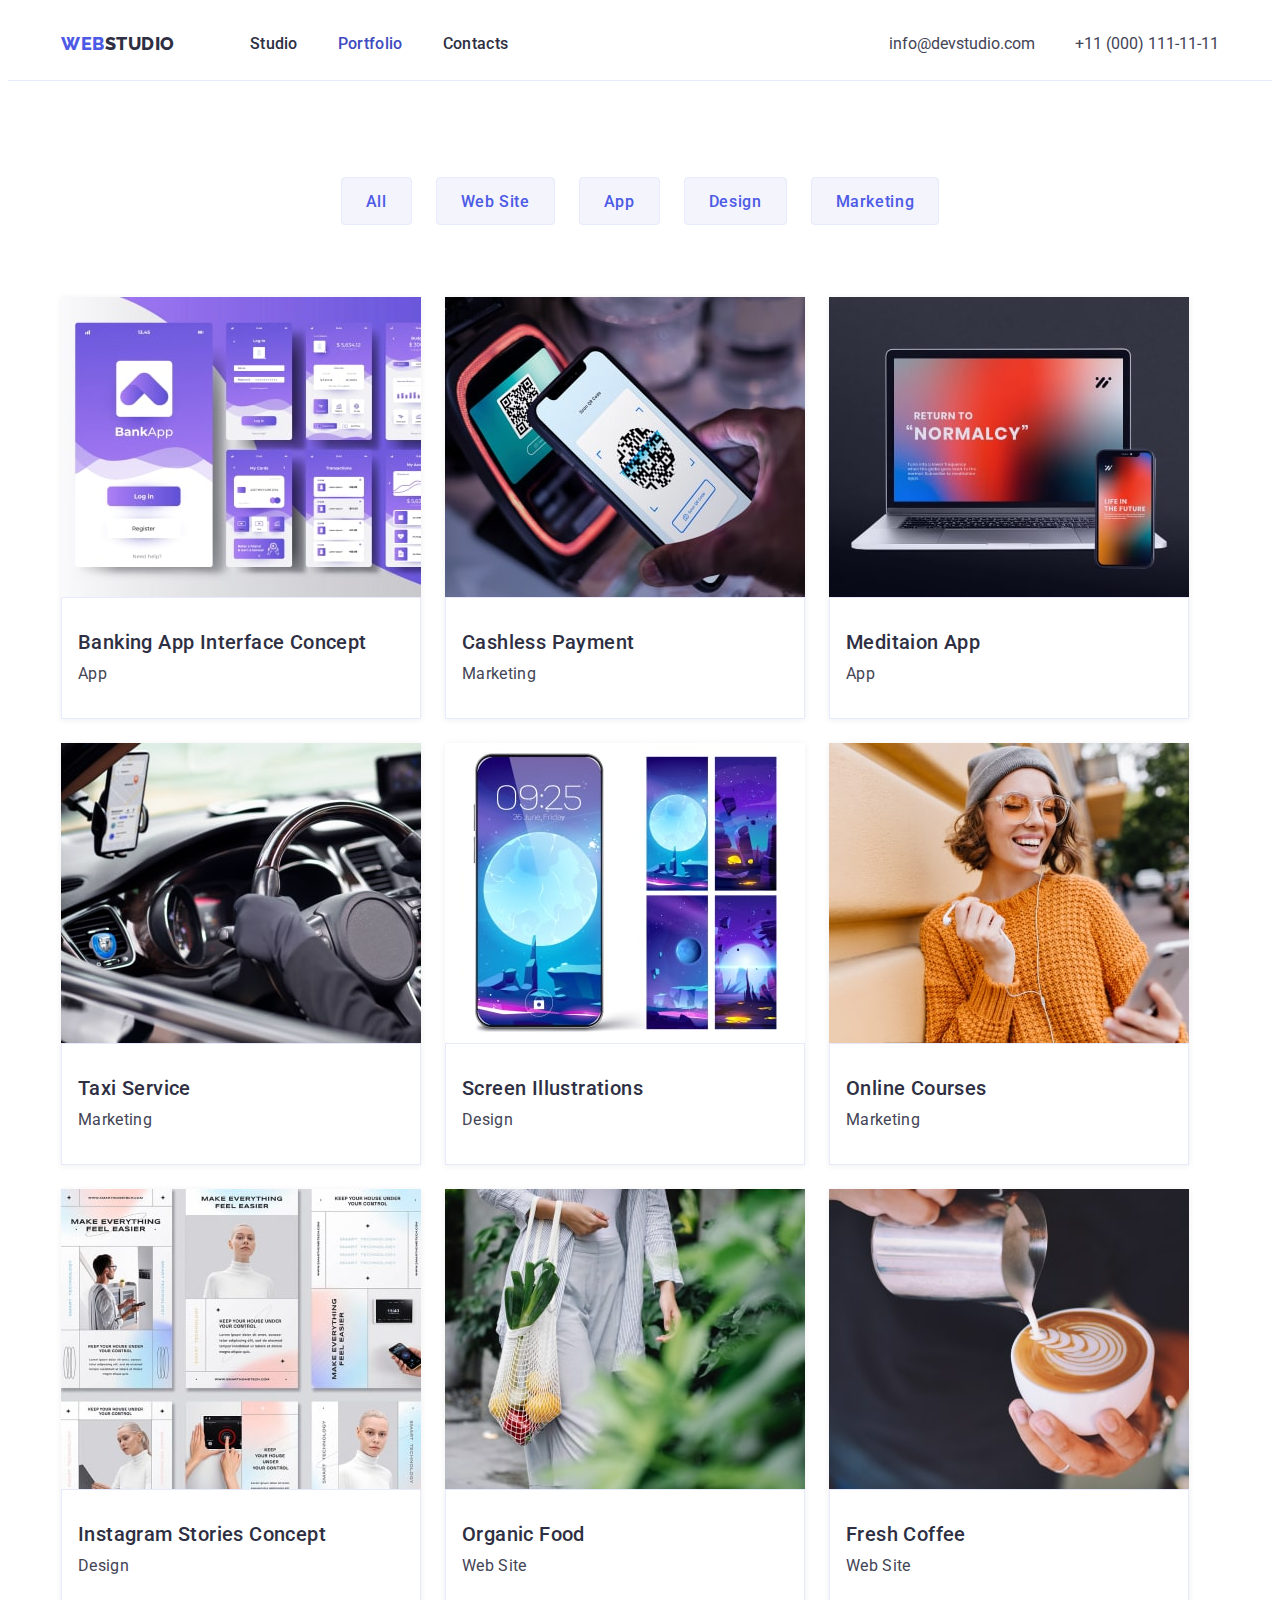
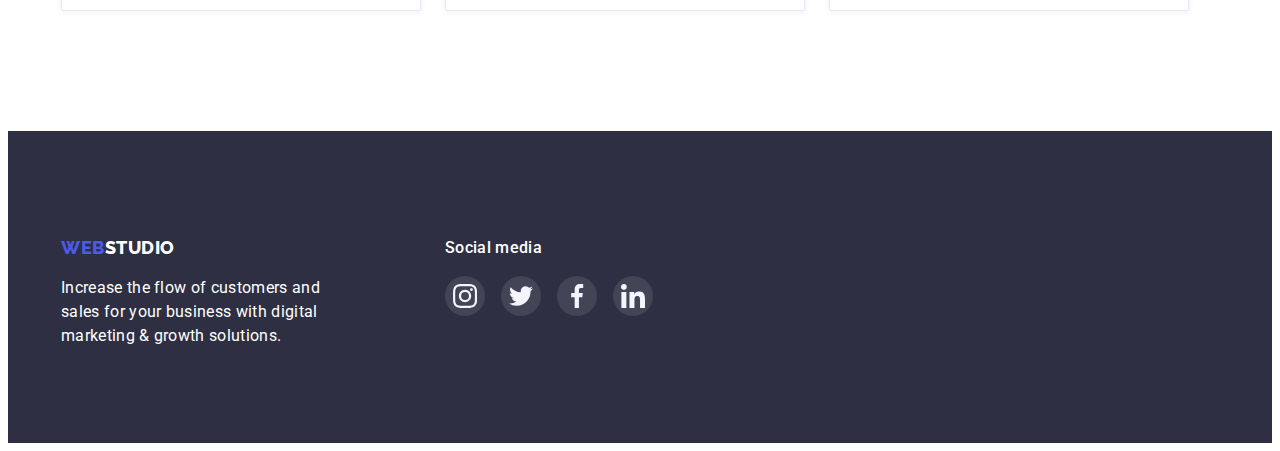
==== portfolio.html @ e16c36f2 "Initial commit" ====
<!DOCTYPE html>
<html lang="en">

<head>
    <meta charset="UTF-8">
    <meta http-equiv="X-UA-Compatible" content="IE=edge">
    <meta name="viewport" content="width=device-width, initial-scale=1.0">
    <title>Portfolio</title>
    <link
        href="https://fonts.googleapis.com/css2?family=Raleway:wght@800&family=Roboto:wght@400;500;700;900&display=swap"
        rel="stylesheet">
    <link href="https://cdnjs.cloudflare.com/ajax/libs/modern-normalize/1.1.0/modern-normalize.min.css" rel="stylesheet"
        integrity="sha512-wpPYUAdjBVSE4KJnH1VR1HeZfpl1ub8YT/NKx4PuQ5NmX2tKuGu6U/JRp5y+Y8XG2tV+wKQpNHVUX03MfMFn9Q=="
        crossorigin="anonymous" referrerpolicy="no-referrer" />
    <link rel="stylesheet" href="./styles/styles.css">
</head>

<body>
    <header class="portfolio-header header">
        <div class="container ">
            <nav class="header-nav">
                <a href="./index.html" class="logo link"><span class="colored-logo-part">Web</span><span
                        class="header-logo">Studio</span> </a>
                <ul class="nav-list list">
                    <li class="nav-item">
                        <a href="./index.html" class="nav-link link">Studio</a>
                    </li>
                    <li class="nav-item">
                        <a href="./portfolio.html" class="nav-link link current">Portfolio</a>
                    </li>
                    <li class="nav-item">
                        <a href="" class="nav-link link">Contacts</a>
                    </li>
                </ul>
            </nav>
            <address class="address">
                <ul class="address-list list">
                    <li class="address-item"><a href="mailto:info@devstudio.com"
                            class="address-link link address-mail">info@devstudio.com</a></li>
                    <li class="address-item"><a href="tel:+110001111111" class="address-link link address-tel">+11 (000)
                            111-11-11</a></li>
                </ul>
            </address>
        </div>
    </header>
    <main>
        <section class="gallery">
            <div class="container">
                <h1 class="visually-hidden">Gallery</h1>
                <ul class="buttons-list list">
                    <li class="button-item"><button type="button" class="gallery-button">All</button></li>
                    <li class="button-item"><button type="button" class="gallery-button">Web Site</button></li>
                    <li class="button-item"><button type="button" class="gallery-button">App</button></li>
                    <li class="button-item"><button type="button" class="gallery-button">Design</button></li>
                    <li class="button-item"><button type="button" class="gallery-button">Marketing</button></li>
                </ul>
                <ul class="gallery-list list">
                    <li class="gallery-item">
                        <a class="gallery-link link" href="">
                            <img src="./images/banking.jpeg" alt="banking app" width="360">
                            <div class="gallery-info">
                                <h2 class="gallery-title">Banking App Interface Concept</h2>
                                <p class="gallery-text">App</p>
                            </div>
                        </a>
                    </li>
                    <li class="gallery-item">
                        <a class="gallery-link link" href="">
                            <img src="./images/payment.jpeg" alt="cashless payment" width="360">
                            <div class="gallery-info">
                                <h2 class="gallery-title">Cashless Payment</h2>
                                <p class="gallery-text">Marketing</p>
                            </div>
                        </a>
                    </li>
                    <li class="gallery-item">
                        <a class="gallery-link link" href="">
                            <img src="./images/meditation.jpeg" alt="meditation app" width="360">
                            <div class="gallery-info">
                                <h2 class="gallery-title">Meditaion App</h2>
                                <p class="gallery-text">App</p>
                            </div>
                        </a>
                    </li>
                    <li class="gallery-item">
                        <a class="gallery-link link" href="">
                            <img src="./images/taxi.jpeg" alt="taxi service" width="360">
                            <div class="gallery-info">
                                <h2 class="gallery-title">Taxi Service</h2>
                                <p class="gallery-text">Marketing</p>
                            </div>
                        </a>
                    </li>
                    <li class="gallery-item">
                        <a class="gallery-ink link" href="">
                            <img src="./images/screen.jpeg" alt="phone screen" width="360">
                            <div class="gallery-info">
                                <h2 class="gallery-title">Screen Illustrations</h2>
                                <p class="gallery-text">Design</p>
                            </div>
                        </a>
                    </li>
                    <li class="gallery-item">
                        <a class="gallery-link link" href="">
                            <img src="./images/courses.jpeg" alt="girl with a phone in her hand" width="360">
                            <div class="gallery-info">
                                <h2 class="gallery-title">Online Courses</h2>
                                <p class="gallery-text">Marketing</p>
                            </div>
                        </a>
                    </li>
                    <li class="gallery-item">
                        <a class="gallery-link link" href="">
                            <img src="./images/instastories.jpeg" alt="instagram stories concept" width="360">
                            <div class="gallery-info">
                                <h2 class="gallery-title">Instagram Stories Concept</h2>
                                <p class="gallery-text">Design</p>
                            </div>
                        </a>
                    </li>
                    <li class="gallery-item">
                        <a class="gallery-link link" href="">
                            <img src="./images/food.jpeg" alt="organic food" width="360">
                            <div class="gallery-info">
                                <h2 class="gallery-title">Organic Food</h2>
                                <p class="gallery-text">Web Site</p>
                            </div>
                        </a>
                    </li>
                    <li class="gallery-item">
                        <a class="gallery-link link" href="">
                            <img src="./images/coffee.jpeg" alt="cup of fresh coffee" width="360">
                            <div class="gallery-info">
                                <h2 class="gallery-title">Fresh Coffee</h2>
                                <p class="gallery-text">Web Site</p>
                            </div>
                        </a>
                    </li>
                </ul>
            </div>
        </section>
    </main>
    <footer class="footer">
        <div class="container">
            <div class="footer-info">
            <a href="./index.html" class="logo link"><span class="colored-logo-part">Web</span><span
                    class="footer-logo-part">Studio</span> </a>
            <p class="footer-text">Increase the flow of customers and sales for your business with digital marketing &
                growth solutions.</p>
            </div>
            <div>
            <p class="social-media-title">Social media</p>
            <ul class="social-media-list list">
                <li class="social-media-item ">
                    <a href="" class="social-media-link link">
                        <svg class="social-media-icon" width="24px" height="24px">
                            <use href="./images/icons.svg#icon-instagram"></use>
                        </svg>
                    </a>
                </li>
                <li class="social-media-item ">
                    <a href="" class="social-media-link link">
                        <svg class="social-media-icon" width="24px" height="24px">
                            <use href="./images/icons.svg#icon-twitter"></use>
                        </svg>
                    </a>
                </li>
                <li class="social-media-item ">
                    <a href="" class="social-media-link link">
                        <svg class="social-media-icon" width="24px" height="24px">
                            <use href="./images/icons.svg#icon-facebook"></use>
                        </svg>
                    </a>
                </li>
                <li class="social-media-item ">
                    <a href="" class="social-media-link link">
                        <svg class="social-media-icon" width="24px" height="24px">
                            <use href="./images/icons.svg#icon-linkedin"></use>
                        </svg>
                    </a>
                </li>
            </ul>
            </div>
        </div>
    </footer>
</body>

</html>
---- styles/styles.css ----
:root {
    --hero-title-color: #FFFFFF;
    --hero-l-grad: linear-gradient(to right, rgba(46, 47, 66, 0.7), rgba(46, 47, 66, 0.7));
    --main-color: #2E2F42;
    --main-text-color: #434455;
    --logo-color: #4D5AE5;
    --main-active-color: #404BBF;
    --secondary-active-color: #31D0AA;
    --bg-color: #F4F4FD;
    --border-color: #E7E9FC;
    --helper-color: #8E8F99;
}

p,
h1,
h2,
h3,
h4,
h5,
h6 {
    margin: 0;
}

ul {
    margin: 0;
    padding-left: 0;
}

.container {
    width: 100%;
    max-width: 1158px;
    padding-left: 15px;
    padding-right: 15px;
    margin: 0 auto;
    /* outline: 2px solid red; */
}

body {
    font-family: Roboto, sans-serif;
    color: var(--main-text-color);
    background-color: var(--hero-title-color);
}

.link {
    text-decoration: none;
}

.list {
    list-style: none;
}

button {
    font-family: inherit;
    cursor: pointer;
}

img {
    display: block;
}

/* -----------------------------HEADER------------------------ */

.portfolio-header {
    border-bottom: 1px solid var(--border-color);
}

.header .container {
    display: flex;
    align-items: center;
}

.header-nav {
    display: flex;
    align-items: center;
}

.nav-list {
    display: flex;
    gap: 40px;
}

.header .logo {
    display: block;
    padding-top: 24px;
    padding-bottom: 24px;
    font-family: 'Raleway', sans-serif;
    font-weight: 800;
    font-size: 18px;
    line-height: 1.33;
    letter-spacing: 0.03em;
    text-transform: uppercase;
    margin-right: 75px;
}


.colored-logo-part {
    color: var(--logo-color);
}

.header-logo {
    color: var(--main-color);
}

.nav-link {
    display: block;
    font-weight: 500;
    font-size: 16px;
    line-height: 1.5;
    letter-spacing: 0.02em;
    color: var(--main-color);
    padding-top: 24px;
    padding-bottom: 24px;
}

.nav-link:is(:active, :focus, :hover) {
    color: var(--main-active-color);
    
}

.address {
    margin-left: auto;
}

.address-link {
    display: block;
    padding-top: 24px;
    padding-bottom: 24px;
}

.address-tel,
.address-mail {
    font-style: normal;
    font-size: 16px;
    line-height: 1.5;
    color: var(--main-text-color);
}

.address-link:is(:active, :focus, :hover) {
    color: var(--main-active-color);
}

.address-list {
    font-style: normal;
    display: flex;
    gap: 40px;
}

.mail {
    margin-left: 330px;
}

.current {
    color: var(--main-active-color);
}

/* -----------------------------HERO------------------------ */

.hero {
    max-width: 1440px;
    height: 600px;
    margin-left: auto;
    margin-right: auto;
    background-image: var(--hero-l-grad), url(../images/hero-bgr.jpeg);
    background-repeat: no-repeat;
    background-position: center;
    background-size: cover;
    padding-top: 188px;
    padding-bottom: 188px;
}

.hero-title {
    display: block;
    margin: 0 auto 48px auto;
    text-align: center;
    width: 496px;
    font-size: 56px;
    line-height: 1.07;
    letter-spacing: 0.02em;
    color: var(--hero-title-color);
}

.button {
    width: 159px;
    height: 56px;
    font-weight: 500;
    font-size: 16px;
    line-height: 1.5;
    letter-spacing: .04em;
    color: var(--hero-title-color);
    background-color: var(--logo-color);
    border: none;
    border-radius: 4px;
    margin: 0 auto;
    display: block;
}

.button:is(:active, :focus, :hover) {
    background-color: var(--main-active-color);
    border-color: transparent;
}

/* -----------------------------ADVANTAGES------------------------ */

.advantages {
    padding-top: 120px;
}

.advantages-wrap {
    display: flex;
    align-items: center;
    justify-content: center;
    width: 264px;
    height: 112px;
    background-color: var(--bg-color);
}

.advantages-icon {
    width: 64px;
    height: 64px;
    fill: var(--main-color);
}

.advantages-list {
    display: flex;
    justify-content: center;
    align-items: center;
    gap: 24px;
}

.visually-hidden {
    position: absolute;
    width: 1px;
    height: 1px;
    margin: -1px;
    border: 0;
    padding: 0;
    white-space: nowrap;
    clip-path: inset(100%);
    clip: rect(0 0 0 0);
    overflow: hidden;
}

.advantages-title {
    font-weight: 500;
    font-size: 20px;
    line-height: 1.2;
    letter-spacing: 0.02em;
    color: var(--main-color);
    margin-top: 8px;
    margin-bottom: 8px;
}

.advantages-text {
    font-size: 16px;
    line-height: 1.5;
    letter-spacing: 0.02em;
    color: inherit;
}

/* -----------------------------WORK------------------------ */

.work {
    padding-top: 120px;
    padding-bottom: 120px;
}

.work-title {
    margin-bottom: 72px;
    text-align: center;
    font-weight: 500;
    font-size: 36px;
    line-height: 1.2;
    letter-spacing: 0.02em;
    color: var(--main-color);
}

.work-list {
    display: flex;
    gap: 24px;
}

.work-text {
    font-size: 16px;
    line-height: 1.5;
    letter-spacing: 0.02em;
    color: inherit;
}

/* -----------------------------TEAM------------------------ */

.team {
    background-color: var(--bg-color);
    padding-top: 120px;
    padding-bottom: 120px;
}

.team-list {
    display: flex;
    gap: 24px;
}

.team-title {
    margin-bottom: 72px;
    text-align: center;
    font-size: 36px;
    line-height: 1.11;
    letter-spacing: 0.02em;
    color: var(--main-color);
}

.team-item {
    background-color: var(--hero-title-color);
    box-shadow: 0px 1px 6px rgba(46, 47, 66, 0.08), 0px 1px 1px rgba(46, 47, 66, 0.16), 0px 2px 1px rgba(46, 47, 66, 0.08);
    border-radius: 0px 0px 4px 4px;
}

.team-item div {
    text-align: center;
    padding-top: 32px;
    padding-bottom: 32px;
}

.secondary-title {
    font-weight: 500;
    font-size: 20px;
    line-height: 1.2;
    letter-spacing: 0.02em;
    color: var(--main-color);
    margin-bottom: 8px;
}

.team-text {
    font-size: 16px;
    line-height: 1.5;
    letter-spacing: 0.02em;
    color: inherit;
}

.team-soc-list {
    display: flex;
    justify-content: center;
    gap: 24px;
    margin-top: 8px;
}

.team-soc-item {
    width: 40px;
    height: 40px;
}

.team-soc-link {
    display: flex;
    justify-content: center;
    align-items: center;
    width: 100%;
    height: 100%;
    border-radius: 50%;
    background-color: var(--logo-color);
}

.team-soc-link:is(:hover, :focus) {
    background-color: var(--main-active-color);
}

.team-soc-icon {
    fill: var(--bg-color);
}

/* -----------------------------CUSTOMERS------------------------ */

.customers {
    padding-top: 130px;
    padding-bottom: 108px;
}

.customers-title {
    font-size: 36px;
    line-height: 1.11;
    letter-spacing: 0.02em;
    text-align: center;
    margin-bottom: 72px;
    color: var(--main-color);
}

.customers-list {
    display: flex;
    gap: 24px;
}

.customers-item {
    width: calc((100% - 120px) / 6);
    height: 88px;
}

.customers-link {
    width: 100%;
    height: 100%;
    border: 1px solid var(--helper-color);
    border-radius: 4px;
    display: flex;
    justify-content: center;
    align-items: center;
    color: var(--helper-color);
}

.customers-icon {
    fill: currentColor;
}

.customers-link:is(:hover, :focus) {
    border-color: var(--main-active-color);
    color: var(--main-active-color);
}

/* -----------------------------GALLERY------------------------ */

.gallery {
    padding-top: 96px;
    padding-bottom: 120px;
}

.buttons-list {
    display: flex;
    gap: 24px;
    justify-content: center;
    align-content: center;
    margin-bottom: 72px;
}

.gallery-item {
    box-shadow: 0px 1px 6px rgba(46, 47, 66, 0.08);
}

.gallery-link {
    display: block;
}

.gallery-link:is(:hover, :focus) {
    box-shadow: 
    0px 1px 6px rgba(46, 47, 66, 0.08), 
    0px 1px 1px rgba(46, 47, 66, 0.16), 
    0px 2px 1px rgba(46, 47, 66, 0.08);
}

.gallery-button {
    padding: 12px 24px;
    font-weight: 500;
    font-size: 16px;
    line-height: 1.5;
    text-align: center;
    letter-spacing: 0.04em;
    height: 48px;
    border: 1px solid var(--border-color);
    border-radius: 4px;
    color: var(--logo-color);
    background-color: var(--bg-color);
}

.gallery-button:is(:hover, :focus) {
    font-family: inherit;
    color: var(--hero-title-color);
    background-color: var(--main-active-color);
    border-color: transparent;
    box-shadow: 
    0px 3px 1px rgba(0, 0, 0, 0.1), 
    0px 2px 1px rgba(0, 0, 0, 0.08), 
    0px 2px 2px rgba(0, 0, 0, 0.12);
}

.gallery-list {
    display: flex;
    flex-wrap: wrap;
    gap: 24px;
}

.gallery-info {
    padding-top: 32px;
    padding-left: 16px;
    padding-bottom: 32px;
    border-top: none;
    border: 1px solid var(--border-color);
}

.gallery-title {
    font-weight: 500;
    font-size: 20px;
    line-height: 1.2;
    letter-spacing: 0.02em;
    color: var(--main-color);
    margin-bottom: 8px;
}

.gallery-text {
    color: var(--main-text-color);
    font-size: 16px;
    line-height: 1.5;
    letter-spacing: 0.02em;
}

/* -----------------------------FOOTER------------------------ */

.footer {
    padding-top: 105px;
    padding-bottom: 95px;
    background-color: var(--main-color);
}

.footer .container {
    display: flex;
    gap: 120px;
}

.footer .logo {
    font-family: 'Raleway', sans-serif;
    font-weight: 800;
    font-size: 18px;
    line-height: 1.33;
    letter-spacing: 0.03em;
    text-transform: uppercase;
}

.footer-logo-part {
    color: var(--hero-title-color);
}

.footer-text {
    margin-top: 16px;
    width: 264px;
    font-size: 16px;
    line-height: 1.5;
    letter-spacing: 0.02em;
    color: var(--hero-title-color);
}

.social-media-title {
    font-weight: 500;
    font-size: 16px;
    line-height: 1.5;
    letter-spacing: 0.02em;
    color: var(--hero-title-color);
    margin-bottom: 16px;
}

.social-media-list {
    display: flex;
    justify-content: center;
    gap: 16px;
}

.social-media-item {
    width: 40px;
    height: 40px;
}

.social-media-link {
    width: 100%;
    height: 100%;
    border-radius: 50%;
    display: flex;
    justify-content: center;
    align-items: center;
    background-color: rgba(255, 255, 255, 0.1);
}

.social-media-link:is(:hover, :focus) {
    background-color: var(--secondary-active-color);
}

.social-media-icon {
    fill: var(--bg-color);
}
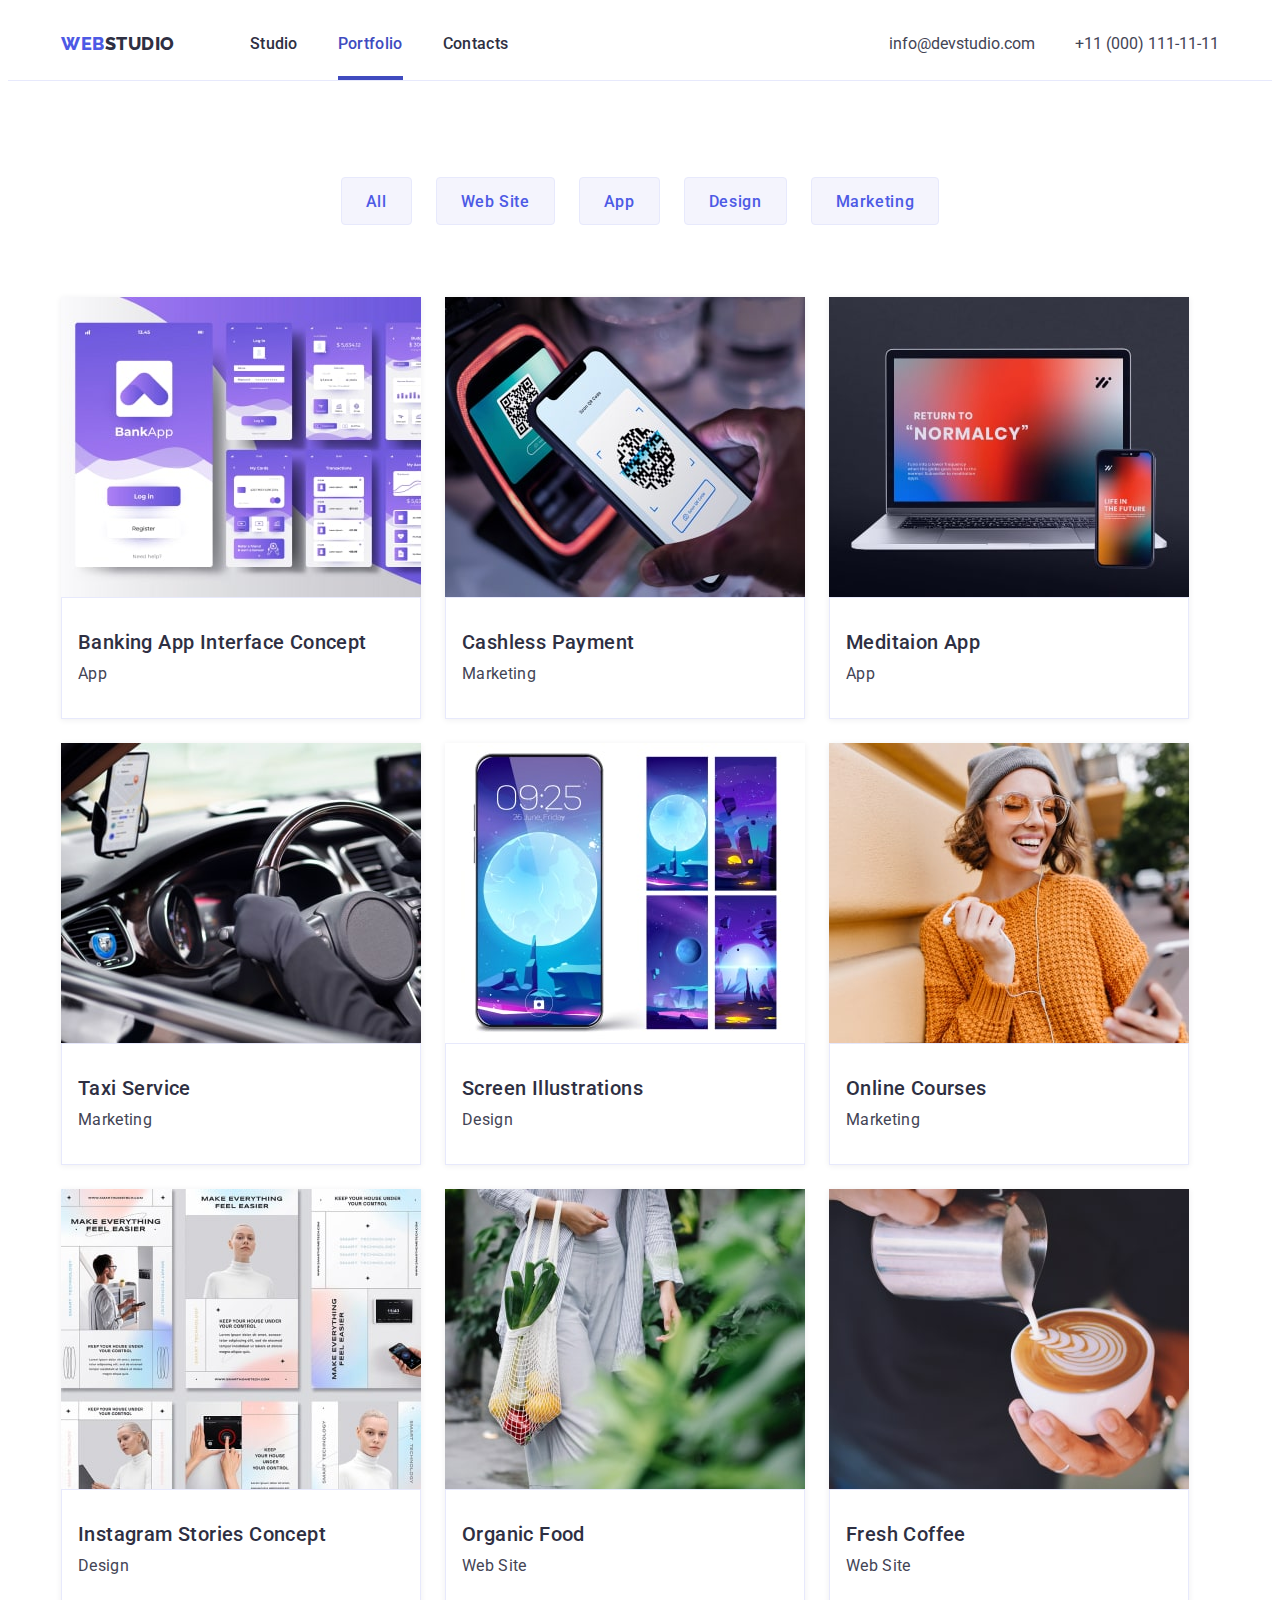
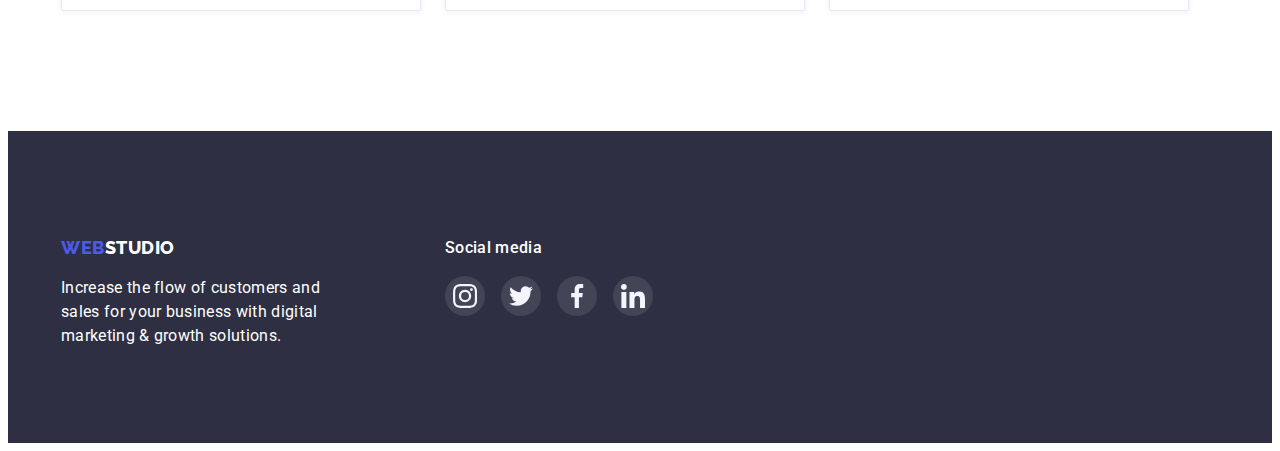
==== commit 02a9cd2d: "first try" ====
--- a/portfolio.html
+++ b/portfolio.html
@@ -57,16 +57,25 @@
                 <ul class="gallery-list list">
                     <li class="gallery-item">
                         <a class="gallery-link link" href="">
-                            <img src="./images/banking.jpeg" alt="banking app" width="360">
+                            <div class="gallery-wrap">
+                                <img src="./images/banking.jpeg" alt="banking app" width="360">
+                                <p class="gallery-descr">14 Stylish and User-Friendly App Design Concepts · Task Manager App · Calorie Tracker App · Exotic Fruit Ecommerce App ·
+                            Cloud Storage App</p>
+                            </div>
                             <div class="gallery-info">
                                 <h2 class="gallery-title">Banking App Interface Concept</h2>
                                 <p class="gallery-text">App</p>
                             </div>
-                        </a>
-                    </li>
-                    <li class="gallery-item">
-                        <a class="gallery-link link" href="">
-                            <img src="./images/payment.jpeg" alt="cashless payment" width="360">
+                        </a> 
+                    </li>
+                    <li class="gallery-item">
+                        <a class="gallery-link link" href="">
+                            <div class="gallery-wrap">
+                                <img src="./images/payment.jpeg" alt="cashless payment" width="360">
+                                <p class="gallery-descr">14 Stylish and User-Friendly App Design Concepts · Task Manager App · Calorie Tracker App ·
+                                Exotic Fruit Ecommerce App ·
+                                Cloud Storage App</p>
+                            </div>
                             <div class="gallery-info">
                                 <h2 class="gallery-title">Cashless Payment</h2>
                                 <p class="gallery-text">Marketing</p>
@@ -75,7 +84,12 @@
                     </li>
                     <li class="gallery-item">
                         <a class="gallery-link link" href="">
-                            <img src="./images/meditation.jpeg" alt="meditation app" width="360">
+                            <div class="gallery-wrap">
+                                <img src="./images/meditation.jpeg" alt="meditation app" width="360">
+                                <p class="gallery-descr">14 Stylish and User-Friendly App Design Concepts · Task Manager App · Calorie Tracker App ·
+                                Exotic Fruit Ecommerce App ·
+                                Cloud Storage App</p>
+                            </div>
                             <div class="gallery-info">
                                 <h2 class="gallery-title">Meditaion App</h2>
                                 <p class="gallery-text">App</p>
@@ -84,7 +98,12 @@
                     </li>
                     <li class="gallery-item">
                         <a class="gallery-link link" href="">
-                            <img src="./images/taxi.jpeg" alt="taxi service" width="360">
+                            <div class="gallery-wrap">
+                                <img src="./images/taxi.jpeg" alt="taxi service" width="360">
+                                <p class="gallery-descr">14 Stylish and User-Friendly App Design Concepts · Task Manager App · Calorie Tracker App ·
+                                Exotic Fruit Ecommerce App ·
+                                Cloud Storage App</p>
+                            </div>
                             <div class="gallery-info">
                                 <h2 class="gallery-title">Taxi Service</h2>
                                 <p class="gallery-text">Marketing</p>
@@ -93,7 +112,12 @@
                     </li>
                     <li class="gallery-item">
                         <a class="gallery-ink link" href="">
-                            <img src="./images/screen.jpeg" alt="phone screen" width="360">
+                            <div class="gallery-wrap">
+                                <img src="./images/screen.jpeg" alt="phone screen" width="360">
+                                <p class="gallery-descr">14 Stylish and User-Friendly App Design Concepts · Task Manager App · Calorie Tracker App ·
+                                Exotic Fruit Ecommerce App ·
+                                Cloud Storage App</p>
+                            </div>
                             <div class="gallery-info">
                                 <h2 class="gallery-title">Screen Illustrations</h2>
                                 <p class="gallery-text">Design</p>
@@ -102,7 +126,12 @@
                     </li>
                     <li class="gallery-item">
                         <a class="gallery-link link" href="">
-                            <img src="./images/courses.jpeg" alt="girl with a phone in her hand" width="360">
+                            <div class="gallery-wrap">
+                                <img src="./images/courses.jpeg" alt="girl with a phone in her hand" width="360">
+                                <p class="gallery-descr">14 Stylish and User-Friendly App Design Concepts · Task Manager App · Calorie Tracker App ·
+                                Exotic Fruit Ecommerce App ·
+                                Cloud Storage App</p>
+                            </div>
                             <div class="gallery-info">
                                 <h2 class="gallery-title">Online Courses</h2>
                                 <p class="gallery-text">Marketing</p>
@@ -111,7 +140,12 @@
                     </li>
                     <li class="gallery-item">
                         <a class="gallery-link link" href="">
-                            <img src="./images/instastories.jpeg" alt="instagram stories concept" width="360">
+                            <div class="gallery-wrap">
+                                <img src="./images/instastories.jpeg" alt="instagram stories concept" width="360">
+                                <p class="gallery-descr">14 Stylish and User-Friendly App Design Concepts · Task Manager App · Calorie Tracker App ·
+                                Exotic Fruit Ecommerce App ·
+                                Cloud Storage App</p>
+                            </div>
                             <div class="gallery-info">
                                 <h2 class="gallery-title">Instagram Stories Concept</h2>
                                 <p class="gallery-text">Design</p>
@@ -120,7 +154,12 @@
                     </li>
                     <li class="gallery-item">
                         <a class="gallery-link link" href="">
-                            <img src="./images/food.jpeg" alt="organic food" width="360">
+                            <div class="gallery-wrap">
+                                <img src="./images/food.jpeg" alt="organic food" width="360">
+                                <p class="gallery-descr">14 Stylish and User-Friendly App Design Concepts · Task Manager App · Calorie Tracker App ·
+                                Exotic Fruit Ecommerce App ·
+                                Cloud Storage App</p>
+                            </div>
                             <div class="gallery-info">
                                 <h2 class="gallery-title">Organic Food</h2>
                                 <p class="gallery-text">Web Site</p>
@@ -129,7 +168,12 @@
                     </li>
                     <li class="gallery-item">
                         <a class="gallery-link link" href="">
-                            <img src="./images/coffee.jpeg" alt="cup of fresh coffee" width="360">
+                            <div class="gallery-wrap">
+                                <img src="./images/coffee.jpeg" alt="cup of fresh coffee" width="360">
+                                <p class="gallery-descr">14 Stylish and User-Friendly App Design Concepts · Task Manager App · Calorie Tracker App ·
+                                Exotic Fruit Ecommerce App ·
+                                Cloud Storage App</p>
+                            </div>
                             <div class="gallery-info">
                                 <h2 class="gallery-title">Fresh Coffee</h2>
                                 <p class="gallery-text">Web Site</p>
--- a/styles/styles.css
+++ b/styles/styles.css
@@ -9,6 +9,8 @@
     --bg-color: #F4F4FD;
     --border-color: #E7E9FC;
     --helper-color: #8E8F99;
+    --modal-bg: #FCFCFC;
+    --close-btn-bg: #E7E9FC;
 }
 
 p,
@@ -58,6 +60,54 @@
     display: block;
 }
 
+.backdrop {
+    position: fixed;
+    top: 0;
+    width: 100%;
+    height: 100%;
+    background-color: rgba(46, 47, 66, 0.4);
+    box-shadow: 0px 1px 1px rgba(0, 0, 0, 0.14), 0px 1px 3px rgba(0, 0, 0, 0.12), 0px 2px 1px rgba(0, 0, 0, 0.2);
+    border-radius: 4px;
+    transition: opacity 250ms cubic-bezier(0.4, 0, 0.2, 1), visibility 250ms cubic-bezier(0.4, 0, 0.2, 1);
+}
+
+.backdrop.is-hidden .modal {
+    transform: translate(-50%, -50%) scale(0)
+}
+
+.modal {
+    position: absolute;
+    top: 50%;
+    left: 50%;
+    transform: translate(-50%, -50%) scale(1);
+    width: 408px;
+    min-height: 576px;
+    padding: 24px;
+    background-color: var(--modal-bg);
+    box-shadow: 0px 1px 1px rgba(0, 0, 0, 0.14), 0px 1px 3px rgba(0, 0, 0, 0.12), 0px 2px 1px rgba(0, 0, 0, 0.2);
+    border-radius: 4px;
+    transition: transform 250ms cubic-bezier(0.4, 0, 0.2, 1);
+}
+
+.modal-close {
+    width: 24px;
+    height: 24px;
+    border: 1px solid rgba(0, 0, 0, 0.1);
+    border-radius: 50%;
+    border-color: var(--close-btn-bg);
+    display: flex;
+    align-items: center;
+    justify-content: center;
+    margin-left: auto;
+    padding: 0;
+}
+
+.is-hidden {
+    opacity: 0;
+    visibility: hidden;
+    pointer-events: none;
+}
+
 /* -----------------------------HEADER------------------------ */
 
 .portfolio-header {
@@ -69,6 +119,12 @@
     align-items: center;
 }
 
+.header {
+    min-height: 72px;
+    /* padding-top: 24px; */
+    /* padding-bottom: 24px; */
+}
+
 .header-nav {
     display: flex;
     align-items: center;
@@ -79,10 +135,9 @@
     gap: 40px;
 }
 
+
 .header .logo {
     display: block;
-    padding-top: 24px;
-    padding-bottom: 24px;
     font-family: 'Raleway', sans-serif;
     font-weight: 800;
     font-size: 18px;
@@ -92,7 +147,6 @@
     margin-right: 75px;
 }
 
-
 .colored-logo-part {
     color: var(--logo-color);
 }
@@ -103,13 +157,14 @@
 
 .nav-link {
     display: block;
-    font-weight: 500;
-    font-size: 16px;
-    line-height: 1.5;
-    letter-spacing: 0.02em;
-    color: var(--main-color);
     padding-top: 24px;
     padding-bottom: 24px;
+    font-weight: 500;
+    font-size: 16px;
+    line-height: 1.5;
+    letter-spacing: 0.02em;
+    color: var(--main-color);
+    transition: color 250ms cubic-bezier(0.4, 0, 0.2, 1);
 }
 
 .nav-link:is(:active, :focus, :hover) {
@@ -123,8 +178,7 @@
 
 .address-link {
     display: block;
-    padding-top: 24px;
-    padding-bottom: 24px;
+    transition: color 250ms cubic-bezier(0.4, 0, 0.2, 1);
 }
 
 .address-tel,
@@ -151,6 +205,20 @@
 
 .current {
     color: var(--main-active-color);
+}
+
+.nav-item {
+    position: relative;
+}
+
+.current::after {
+    content: '';
+    position: absolute;
+    bottom: 0;
+    display: block;
+    width: 100%;
+    height: 4px;
+    background-color: var(--main-active-color);
 }
 
 /* -----------------------------HERO------------------------ */
@@ -192,6 +260,7 @@
     border-radius: 4px;
     margin: 0 auto;
     display: block;
+    transition: background-color 250ms cubic-bezier(0.4, 0, 0.2, 1), border-color 250ms cubic-bezier(0.4, 0, 0.2, 1);
 }
 
 .button:is(:active, :focus, :hover) {
@@ -356,6 +425,7 @@
     height: 100%;
     border-radius: 50%;
     background-color: var(--logo-color);
+    transition: background-color 250ms cubic-bezier(0.4, 0, 0.2, 1);
 }
 
 .team-soc-link:is(:hover, :focus) {
@@ -401,6 +471,7 @@
     justify-content: center;
     align-items: center;
     color: var(--helper-color);
+    transition: color 250ms cubic-bezier(0.4, 0, 0.2, 1), border-color 250ms cubic-bezier(0.4, 0, 0.2, 1);
 }
 
 .customers-icon {
@@ -419,6 +490,33 @@
     padding-bottom: 120px;
 }
 
+.gallery-wrap {
+    position: relative; 
+    overflow: auto;
+}
+
+.gallery-descr {
+    position: absolute;
+    top: 0;
+    /* display: block; */
+    padding-top: 40px;
+    padding-right: 40px;
+    padding-left: 40px;
+    height: 100%;
+    font-size: 16px;
+    line-height: 1.5;
+    letter-spacing: 0.02em;
+    color: var(--bg-color);
+    background-color: var(--logo-color);
+    transform: translateY(100%);
+    transition: transform 250ms cubic-bezier(0.4, 0, 0.2, 1);
+}
+
+.gallery-link:is(:hover, :focus) .gallery-descr {
+    transform: translateY(0);
+}
+
+
 .buttons-list {
     display: flex;
     gap: 24px;
@@ -433,6 +531,7 @@
 
 .gallery-link {
     display: block;
+    transition: box-shadow 250ms cubic-bezier(0.4, 0, 0.2, 1);
 }
 
 .gallery-link:is(:hover, :focus) {
@@ -454,10 +553,14 @@
     border-radius: 4px;
     color: var(--logo-color);
     background-color: var(--bg-color);
+    transition: 
+    color 250ms cubic-bezier(0.4, 0, 0.2, 1), 
+    background-color 250ms cubic-bezier(0.4, 0, 0.2, 1), 
+    border-color 250ms cubic-bezier(0.4, 0, 0.2, 1), 
+    box-shadow 250ms cubic-bezier(0.4, 0, 0.2, 1);
 }
 
 .gallery-button:is(:hover, :focus) {
-    font-family: inherit;
     color: var(--hero-title-color);
     background-color: var(--main-active-color);
     border-color: transparent;
@@ -497,6 +600,8 @@
     letter-spacing: 0.02em;
 }
 
+
+
 /* -----------------------------FOOTER------------------------ */
 
 .footer {
@@ -560,6 +665,7 @@
     justify-content: center;
     align-items: center;
     background-color: rgba(255, 255, 255, 0.1);
+    transition: background-color 250ms cubic-bezier(0.4, 0, 0.2, 1);
 }
 
 .social-media-link:is(:hover, :focus) {
